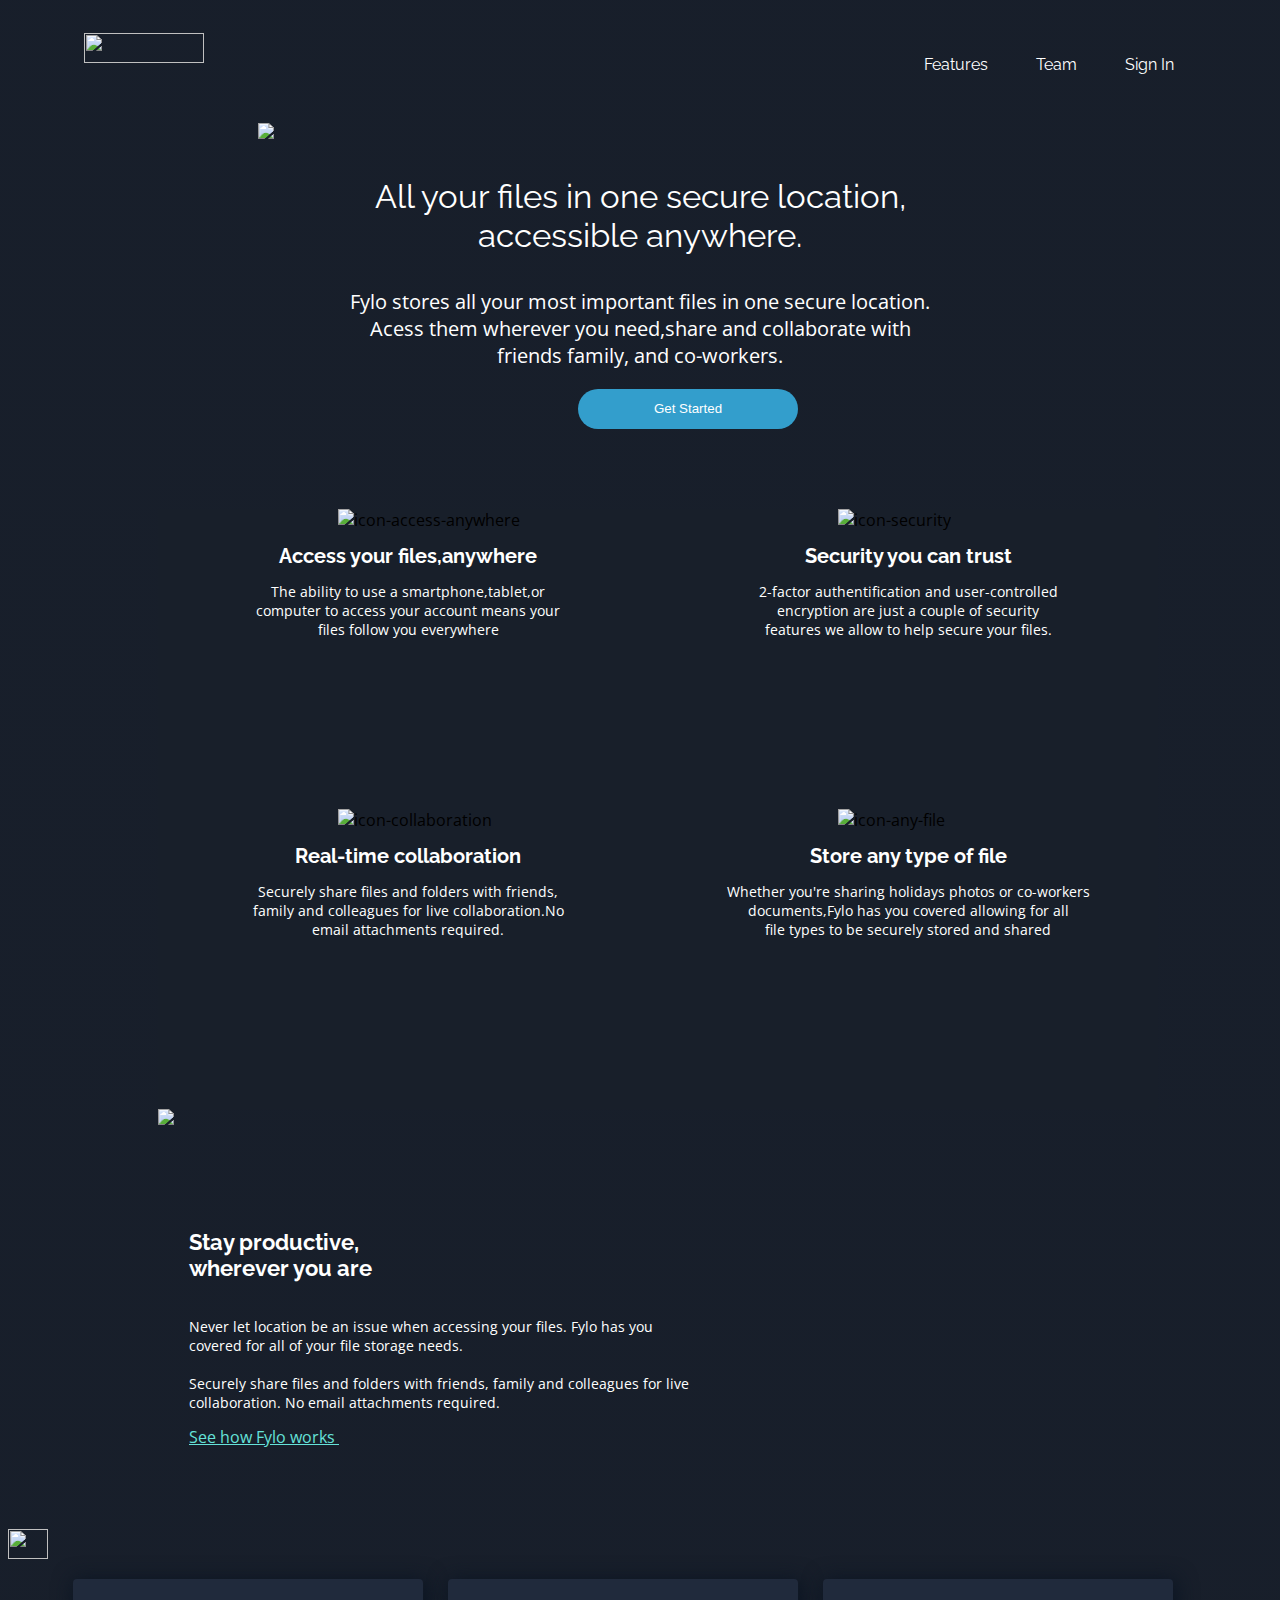
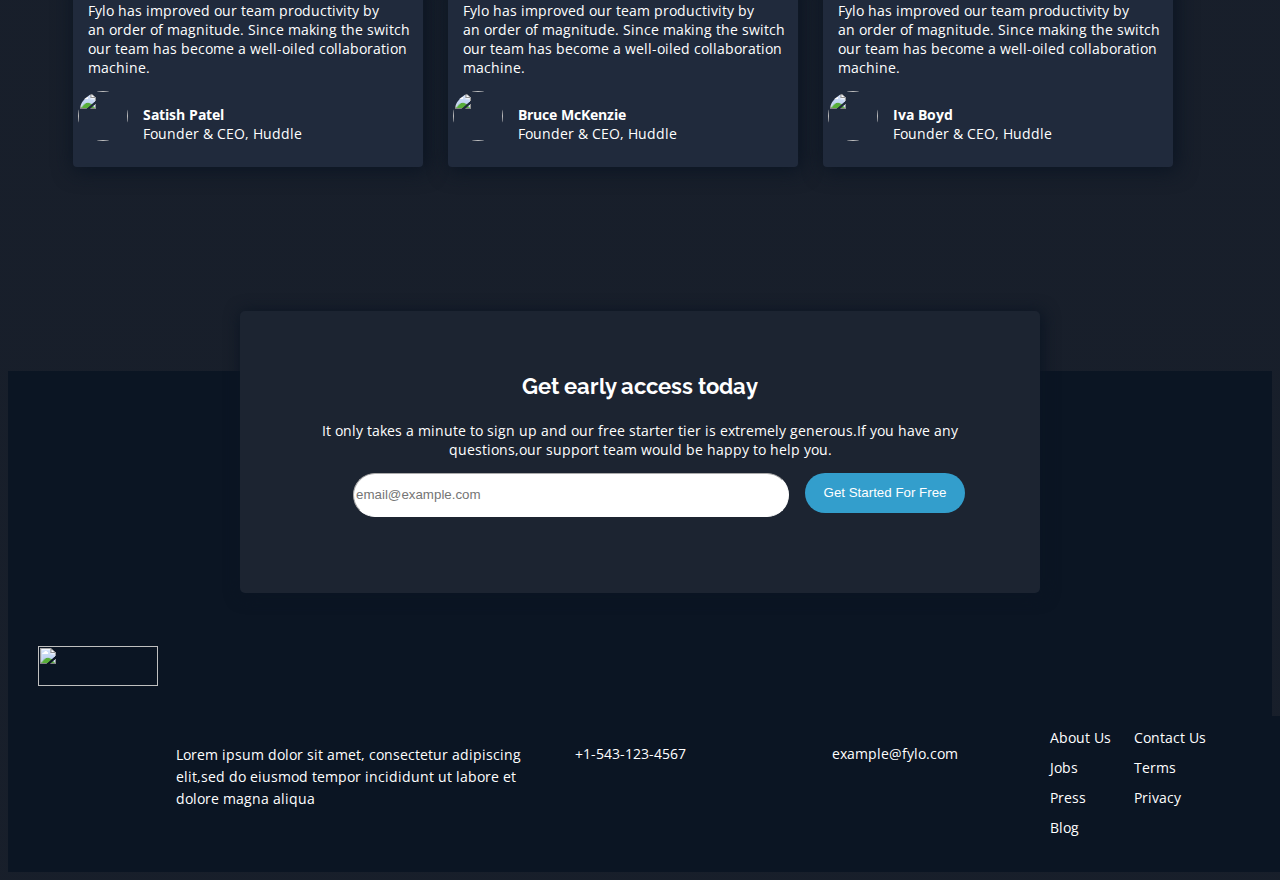
==== index.html @ a4409d56 "first commit" ====
<!DOCTYPE html>
<html lang="en">
<head>
    <meta charset="UTF-8">
    <meta http-equiv="X-UA-Compatible" content="IE=edge">
    <meta name="viewport" content="width=device-width, initial-scale=1.0">
    <title>University Website Design - Easy Tutorials</title>
    <link rel="stylesheet" href="capstone.css">
    <link rel="stylesheet" href="https://cdnjs.cloudflare.com/ajax/libs/font-awesome/4.7.0/css/font-awesome.min.css" />
    <link rel="preconnect" href="https://fonts.googleapis.com">
    <link rel="preconnect" href="https://fonts.gstatic.com" crossorigin>
    <link href="https://fonts.googleapis.com/css2?family=Open+Sans:wght@500&family=Raleway&display=swap" rel="stylesheet">
    <link rel="preconnect" href="https://fonts.googleapis.com">
<link rel="preconnect" href="https://fonts.gstatic.com" crossorigin>
<link href="https://fonts.googleapis.com/css2?family=Open+Sans:wght@300&display=swap" rel="stylesheet">
</head>
<body>
    <section class="header">
        <nav>
            <img src="images/logo.svg">
            <div class="nav-links">
                <ul>
                    <li><a href="#">Features</a></li>
                    <li><a href="#">Team</a></li>
                    <li><a href="#">Sign In</a></li>
                </ul>
            </div>
        </nav>
        <img class="illustration-intro" src="images/illustration-intro.png">
        </section>
    <p class="first-paragraph">All your files in one secure location,<br>accessible anywhere.</p>
<p class="second-paragraph">Fylo stores all your most important files in one secure location.<br> Acess them wherever
you need,share and collaborate with<br> friends family, and co-workers.<br></p>
<button>Get Started</button>
<div class="container">
    <div class="one">
    <img class="security" src="images/icon-access-anywhere.svg" alt="icon-access-anywhere">
    <h1 class="text1">Access your files,anywhere</h1>
    <h3 class="text2">The ability to use a smartphone,tablet,or<br>computer to access your account means your<br>
         files follow you everywhere</h3>
         </div>
         <div class="two">
<img class="security" src="images/icon-security.svg" alt="icon-security">
    <h1 class="text1">Security you can trust</h1>
    <h3 class="text2">2-factor authentification and user-controlled<br>encryption are just a couple of security<br>
         features we allow to help secure your files.</h3>
         </div>
</div>
<div class="container2">
    <div class="three">
<img class="security" src="images/icon-collaboration.svg" alt="icon-collaboration">
    <h1 class="text1">Real-time collaboration</h1>
    <h3 class="text2">Securely share files and folders with friends,<br>family and colleagues for live collaboration.No<br>
         email attachments required.</h3>
</div>
<div class="four">
<img class="security"  src="images/icon-any-file.svg" alt="icon-any-file">
    <h1 class="text1">Store any type of file</h1>
    <h3 class="text2">Whether you're sharing holidays photos or co-workers<br>documents,Fylo has you covered allowing for all<br>
        file types to be securely stored and shared </h3>
        </div>
</div>
<div class="container3">
    <img class="stay-productive-image" src="images/stay-productive-image.png">
    <div class="sub-container3">
<p class="stay-productive">Stay productive,<br>wherever you are</p>
<p class="sub-stay-productive">Never let location be an issue when accessing
your files. Fylo has you<br>covered for all of your file storage needs.
<br>
<br>
Securely share files and folders with friends,
family and colleagues for live <br>collaboration. No
email attachments required.
</p>
<u>
    <a class="fylo-link" href="https://www.See how Fylo works.com">See how Fylo works <img src="images/icon-arrow.svg"></a>
</u>
</div>
</div>
<div class="testimonial-flex">
    <br>
    <br>
    <img class="bg-quotes" src="images/bg-quotes.png">
    <div class="card-cover">
        <p class="info">Fylo has improved our team productivity by<br>
            an order of magnitude. Since making the switch<br>
          our team has become a well-oiled collaboration<br>
       machine.</p>
<div class="flex">
<img class="profile" src="images/profile-1.jpg">
<p class="info1"><b>Satish Patel</b><br>Founder & CEO, Huddle</p>
</div>
    </div>
    <div class="card-cover">
        <p class="info">Fylo has improved our team productivity by<br>
            an order of magnitude. Since making the switch<br>
          our team has become a well-oiled collaboration<br>
       machine.</p>
<div class="flex">
    <img class="profile" src="images/profile-2.jpg">
      <p class="info1"><b>Bruce McKenzie</b><br>Founder & CEO, Huddle</p>
      </div>
          </div>   
          <div class="card-cover">
            <p class="info">Fylo has improved our team productivity by<br>
                an order of magnitude. Since making the switch<br>
              our team has become a well-oiled collaboration<br>
           machine.</p>
    <div class="flex">
        <img class="profile" src="images/profile-3.jpg">
          <p class="info1"><b>Iva Boyd</b><br>Founder & CEO, Huddle</p>
          </div>
              </div>   
    </div>
<br>
<br>
<br>
<br>
<br>
<br>
<br>
<section class="card-cover4">
    <div class="card-cover-item">
        <div class="card-cover-text">
    <p class="card-cover4-header">Get early access today</p>
    <p class=" card-cover4-sub-header">
        It only takes a minute to sign up and our
        free starter tier is extremely generous.If
        you have any<br> questions,our support team
         would be happy to help you.
    </p>
    </div>
    <form class="form-card-cover4">
        <input type="email" placeholder="email@example.com" name="email">
    <button class="button-card-cover4">Get Started For Free</button>
    </form>
    </div>
</section>
</main>
<footer>
    <section class="footer">
        <img class="footer-logo" src="images/logo.svg"><br>
        <div class="sub-footer1">
            <div>
        <img class="location" src="images/icon-location.svg"></div>
        <div>
        <p class="location-paragraph">Lorem ipsum dolor sit amet,
        consectetur adipiscing elit,sed do
        eiusmod tempor incididunt ut labore
        et dolore magna aliqua</p>
        </div>
        </div>
        <div class="sub-footer2">
            <div><img class="phone" src="images/icon-phone.svg"></div>
            <p class="phone-paragraph">+1-543-123-4567</p>
            &nbsp;&nbsp;&nbsp;&nbsp;&nbsp;&nbsp;&nbsp;&nbsp;&nbsp;&nbsp;&nbsp;&nbsp;&nbsp;&nbsp;&nbsp;&nbsp;&nbsp;&nbsp;&nbsp;&nbsp;&nbsp;
        <div class="email-details">
            <div><img class="email" src="images/icon-email.svg"></div>
            <p class="email-paragraph">example@fylo.com</p>
            &nbsp;&nbsp;&nbsp;&nbsp;&nbsp;&nbsp;&nbsp;&nbsp;&nbsp;&nbsp;&nbsp;&nbsp;&nbsp;&nbsp;&nbsp;&nbsp;&nbsp;&nbsp;&nbsp;&nbsp;&nbsp;
<div class="column">
    <div>
<p class="footer-paragraphs">About Us</p>
<p class="footer-paragraphs">Jobs</p>
<p class="footer-paragraphs">Press</p>
<p class="footer-paragraphs">Blog</p>
&nbsp;&nbsp;&nbsp;&nbsp;&nbsp;&nbsp;&nbsp;&nbsp;&nbsp;&nbsp;&nbsp;&nbsp;&nbsp;&nbsp;&nbsp;&nbsp;&nbsp;&nbsp;&nbsp;&nbsp;&nbsp;
</div>
<div>
<p class="footer-paragraphs">Contact Us</p>
<p class="footer-paragraphs">Terms</p>
<p class="footer-paragraphs">Privacy</p>
</div>
</div>
        </div>
    </div>
</div>

</section>
</body>
---- capstone.css ----
body{
    background-image: linear-gradient(hsl(218,28%,13%), hsl(218,28%,13%));
    background-position: center;
    position: relative;
    background-size: cover;
    font-family:'Open Sans', sans-serif; ;
    }
    nav {
    display: flex;
    padding: 2% 6%;
    justify-content: space-between;
    align-items: center;
    font-size: 14px;
    font-family: 'Open Sans', sans-serif;
    font-family: 'Raleway', sans-serif;
    font-weight: 400;
    }
    nav img {
        width: 120px;
        height:30px;
        margin-right: 600px;
        margin-bottom: auto;
        display: inline-block;
    }
    .nav-links {
        text-align: right;
    } 
    
    .nav-links ul li {
        list-style: none;
        display: inline-block;
        padding: 8px 22px;
        position: relative;
    } 
    .nav-links ul li a {
        color:white;
        text-decoration: none;
        font-size: 16px;
    }
    .illustration-intro{
        margin-left:250px;
    }
    .first-paragraph{
        font-family: 'Open Sans', sans-serif;
        font-family: 'Raleway', sans-serif;
        font-weight: 400; 
        text-align: center;
        color:hsl(0,0%,100%);
        font-size: 33px;
    }
    .second-paragraph{
    font-size: 20px;
    color: hsl(0,0%,100%);
    text-align: center;
    font-family: 'Open Sans', sans-serif;
    }
    button{
        border-color:hsl(198,60%,50%);
       background-color:hsl(198,60%,50%) ;
       border-style: none;
       border-radius:60px;
       color: hsl(0,0%,100%) ;
       width:220px;
       height: 40px;
       margin-left: 570px;
       margin-bottom: 80px;
    }
.container{
    display: flex;
    margin-left: 150px;
}
.one{
    border-color:hsl(218,28%,13%);
    background-color: hsl(218,28%,13%);
    height:300px;
    width:500px;
}
.two{
    border-color:hsl(218,28%,13%);
    background-color: hsl(218,28%,13%);
    height:300px;
    width:500px;
}
.container2{
    display: flex;
    margin-left: 150px;
}
.three{
    border-color:hsl(218,28%,13%);
    background-color: hsl(218,28%,13%);
    height:300px;
    width:500px;
}
.four{
    border-color:hsl(218,28%,13%);
    background-color: hsl(218,28%,13%);
    height:300px;
    width:500px;
}
  
.security{
    width:80px;
    height:91px;
    margin-left:180px !important;
}

    .text1{
        color: hsl(0,0%,100%);
        text-align: center; 
        font-family: 'Open Sans', sans-serif;
        font-family: 'Raleway', sans-serif;
        font-weight: 400,700;
        font-size: 20px;
    }
    
    .text2{
        color: hsl(0,0%,100%);
        text-align: center;
        font-family: 'Open Sans', sans-serif;
        font-weight: 400;
        font-size: 14px;
    }
   .stay-productive-image{
       margin-left: 150px;
       height:420px;
   }
.container3{
    display: flex;
}
.sub-container3{
    display:flex;
    flex-direction: column;
    margin-left: 15px;
}
.stay-productive{
    font-size: 22px;
    font-weight: 700;
    font-family: 'Open Sans', sans-serif;
    font-family: 'Raleway', sans-serif;
    color:white;
    margin-top: 120px;
}
.sub-stay-productive{
    font-size: 14px;
    font-weight: 400;
    font-family: 'Open Sans', sans-serif;
    color:white;
}

.fylo-link{
    color:hsl(176,68%,64%) !important;
    display: inline-block;
}
.fylo-link img{
    width:17px;
    height:17px;
    display: inline-block;
}
.testimonial-flex{
    display: flex;
    flex-direction: row;
}   
.bg-quotes{
    width:40px;
    height:30px;
}
.card-cover{
   width:350px;
   height: 180px;
   border-radius:4px;
background-color: hsl(219,30%,18%);
padding-top: 8px;
color: white;
box-shadow:2px 2px  20px 2px hsl(216,53%,9%);
margin-left: 25px;
margin-top: 50px; 
}
.profile{
   width: 50px;
   height: 50px;
   border-radius: 50%;
   margin-left: 5px;
}
.flex{
   display: flex;
   flex-direction: row;
}

.info{
    margin-left: 15px;
    font-size: 14px;
}
.info1{
    margin-left: 15px;
    font-size: 14px;

}
.bg-quotes{
    width:40px;
    height:30px;
}
.card-cover4-header{
padding-top: 40px;
text-align:center;
font-family: 'Open Sans', sans-serif;
font-family: 'Raleway', sans-serif;
font-size: 22px;
font-weight: 700;
}
.card-cover4-sub-header{
text-align: center;
font-size: 14px;
font-weight:400 ;
}

.card-cover4 {
    position: relative;
    display: flex;
    justify-content: center;
    align-items: center;
}

.card-cover-item {
    position: absolute;
    top: -10px;
    width: 800px;
    box-shadow: 2px 2px 15px 2px hsl(216, 53%, 9%);
    background-color:hsl(217,28%,15%);
    border-radius: 5px;
    text-align: center;
    color:hsl(0,0%,100%);
}

.form-card-cover4 {
    display: flex;
    justify-content: center;
}
input[type=email]{
border-width:1px;
border-radius:60px;
background-color: hsl(0,0%,100%);
border-color: hsl(0,0%,100%);
width:430px ;
height: 40px;
margin-left: 38px;
display: inline-block;
}

.button-card-cover4 {
    width: 20%;
    max-width: 250px;
    margin-left: 1rem;
}

.footer {
    margin-top: 50px;
    display: grid;
    background-color:hsl(216,53%,9%);
    grid-template-columns: repeat(4, 1fr);
    grid-template-rows: repeat(2, auto);
    
}
.footer-logo{
    margin-top: 275px;
    width: 120px;
    height:40px;
    margin-left: 30px;
    display: block;
}
.sub-footer1{
    display: flex;
    margin-top: 345px;
    margin-right: 900px;
    border-color:hsl(216,53%,9%);
    background-color: hsl(216,53%,9%);
    width:400px;
    
}
.location{
    width:17px;
    height:20px;
    display: inline-block;
}
.location-paragraph{
    font-size: 14px;
color:white;
margin-left: 1px;
line-height: 22px;
margin-top: 28px;
display: inline-block;
}

.sub-footer2{
    display: flex;
    margin-top: 345px;
    margin-left: -900px !important;
    border-color:hsl(216,53%,9%);
    background-color: hsl(216,53%,9%);
    width:900px;

}

.phone{
    display: inline-block;
    width:17px;
    height:20px;
}
.phone-paragraph{
    font-size: 14px;
color:white;
margin-top: 28px;
display: inline-block;

}
.email-details{

    display: flex;
    flex-direction: row;
}
.email{
    width:17px;
    height:20px;
    margin-left: 22px;
}
.email-paragraph{
    font-size: 14px;
color:white;
margin-top: 28px;
margin-left: 23px;
}

.column{
    display: flex;
    flex-direction: row;
    
}
.footer-paragraphs{
    color:hsl(0,0%,100%);
    font-size: 14px;
    font-family: 'Open Sans', sans-serif;
    margin-left: 8px;
    line-height: 16px;


}




@media(max-width:375px){
    
    .first-paragraph{
        font-family: 'Open Sans', sans-serif;
        font-family: 'Raleway', sans-serif;
        font-weight: 400; ;
    }
    .second-paragraph{
    font-size: 14px;
    color: hsl(0,0%,100%);
    text-align: center;

    font-family: 'Open Sans', sans-serif;
    
    }
    nav {
    display: flex;
    padding: 2% 6%;
    justify-content: space-between;
    align-items: center;
    font-size: 14px;
    font-family: 'Open Sans', sans-serif;
    font-family: 'Raleway', sans-serif;
    font-weight: 400;
    }
    nav img {
        width: 80px;
        height:20px;
        margin-left: auto;
        margin-bottom: auto;
        display: inline-block;
    }
    .nav-links {
        text-align: right;
    } 
    
    .nav-links ul li {
        list-style: none;
        display: inline-block;
        padding: 8px 12px;
        position: relative;
    } 
    .nav-links ul li a {
        color:white;
        text-decoration: none;
        font-size: 13px;
    }
    .fylo-link{
        color:hsl(176,68%,64%);
        display: inline-block;
    }
    .fylo-link img{
        width:17px;
        height:17px;
        display: inline-block;
    }
    .bg-quotes{
        width:40px;
        height:30px;
    }
    button{
        border-color:hsl(198,60%,50%);
       background-color:hsl(198,60%,50%) ;
       border-style: none;
       border-radius:60px;
       color: hsl(0,0%,100%)!important ;
       width:180px;
       height: 40px;
       margin-left:100px!important;
       margin-bottom: 80px !important;
    }
    .security{
        width:80px;
        height:91px;
        margin: auto;
    }
    img{
    margin-top: 30px;
    width:300px;
    height: 250px;
    margin-left: 7px;
        display: block;

    }

    .first-paragraph{
        font-size: 28px;
        font-weight:400, 700;
        color: hsl(0,0%,100%);
        text-align: center;
font-family: 'Open Sans', sans-serif;
font-family: 'Raleway', sans-serif;

    }
    .second-paragraph{
        font-family: 'Open Sans', sans-serif;
        font-size: 14px;
        font-weight: 400,700;
        color: hsl(0,0%,100%);
        text-align: center;
    }
    button{
        border-color:hsl(198,60%,50%);
       background-color:hsl(198,60%,50%) !important;
       border-style: none;
       border-radius:60px;
       color: hsl(0,0%,100%);
       width:230px;
       height: 40px;
       margin-top: 10px !important;
       margin-left:40px!important;
       margin-bottom: 90px!important;
       font-family: 'Open Sans', sans-serif;
       font-family: 'Raleway', sans-serif;
        ;
    }
    
    .security{
        width:80px;
        height:91px;
        margin: auto;
    }
    .text1 {
        color: hsl(0,0%,100%);
        text-align: center;
        font-size: 20px;
        font-family: 'Raleway', sans-serif !important;
        font-weight:700;
    }
    
    .text2{
        color: hsl(0,0%,100%);
        text-align: center;
        font-family: 'Open Sans'  !important;
        font-weight: 400;
        font-size: 14px;
        margin-bottom: 90px!important;
    }
    .footer-paragraphs{
        color:hsl(0,0%,100%);
        font-size: 14px;
        margin-left: 8px;
        line-height: 16px;
    }
    .stay-productive{
        color:hsl(0,0%,100%);
        font-size:20px;
        font-weight: 700;
        font-family:'Raleway', sans-serif ;
        margin-left: 8px;
    }
    .sub-stay-productive{
        font-size: 14px;
        color:hsl(0,0%,100%);
        font-family: 'Raleway', sans-serif;
        margin-left: 8px;
        display: block;
    }
 .testimonial-flex{
     display: flex;
     flex-direction: column;
 }   

.card-cover1 {
    width:325px;
    border-radius:4px;
background-color: hsl(219,30%,18%);
padding-top: 8px;
color: white;
box-shadow:2px 2px  20px 2px hsl(216,53%,9%);
margin-left: 5px;
}
.profile{
    width: 50px;
    height: 50px;
    border-radius: 50%;
    
}
.flex{
    display: flex;
    flex-direction: row;
}
.card-cover2 {
    width:325px;
    border-radius:4px;
background-color: hsl(219,30%,18%);
padding-top: 8px;
color: white;
margin-left: 5px;
margin-top: 20px;
box-shadow:2px 2px  20px 2px hsl(216,53%,9%);
}
.card-cover3 {
    width:325px;
    border-radius:4px;
background-color: hsl(219,30%,18%);
padding-top: 8px;
color: white;
margin-top: 20px;
margin-left: 5px;
box-shadow:2px 2px  20px 2px hsl(216,53%,9%);
}
.card-cover4{
        border-width:1px;
        width: 300px;
        margin-top:60px ;
        background-color:hsl(219,30%,18%);
        box-shadow:2px 2px  20px 2px hsl(216,53%,9%);
        color:white;
        margin-left: 5px;
        border-radius: 5px;
    
}
.card-cover4-header{
    margin-top: 20px;
    text-align:center;
    font-family: raleway;
    font-size: 20px;
    font-weight: 700;
}
.card-cover4-sub-header{
    text-align: center;
    font-size: 14px;
    font-weight:400 ;
}
input[type=email]{
    border-width:1px;
    border-radius:60px;
    background-color: hsl(0,0%,100%);
    border-color: hsl(0,0%,100%);
    width:230px ;
    height: 40px;
    margin-left: 38px;
}
.info{
    margin-left: 5px;
    font-size: 14px;
}
.info1{
    margin-top:35px;
    margin-left: 15px;
    font-size: 14px;

}
.footer{
    background-color: hsl(216,53%,9%);
    margin-top:0;
    display:grid;
}
.footer-logo{
    margin-top: 45px;
    width: 120px;
    height:40px;
    margin-left: 30px;
    display: block;
}
.location-details{
    display: flex;
    flex-direction: row;
}
.location{
    width:17px;
    height:20px;
    margin-left: 22px;
}
.location-paragraph{
    font-size: 14px;
color:white;
margin-top: 28px;
margin-left: 23px;
line-height: 22px;
}

.phone-details{
    display: flex;
    flex-direction: row;
}
.phone{
    width:17px;
    height:20px;
    margin-left: 22px;
}
.phone-paragraph{
    font-size: 14px;
color:white;
margin-top: 28px;
margin-left: 23px;

}

.email-details{
    display: flex;
    flex-direction: row;
}
.email{
    width:17px;
    height:20px;
    margin-left: 22px;
}
.email-paragraph{
    font-size: 14px;
color:white;
margin-top: 28px;
margin-left: 23px;
}
}
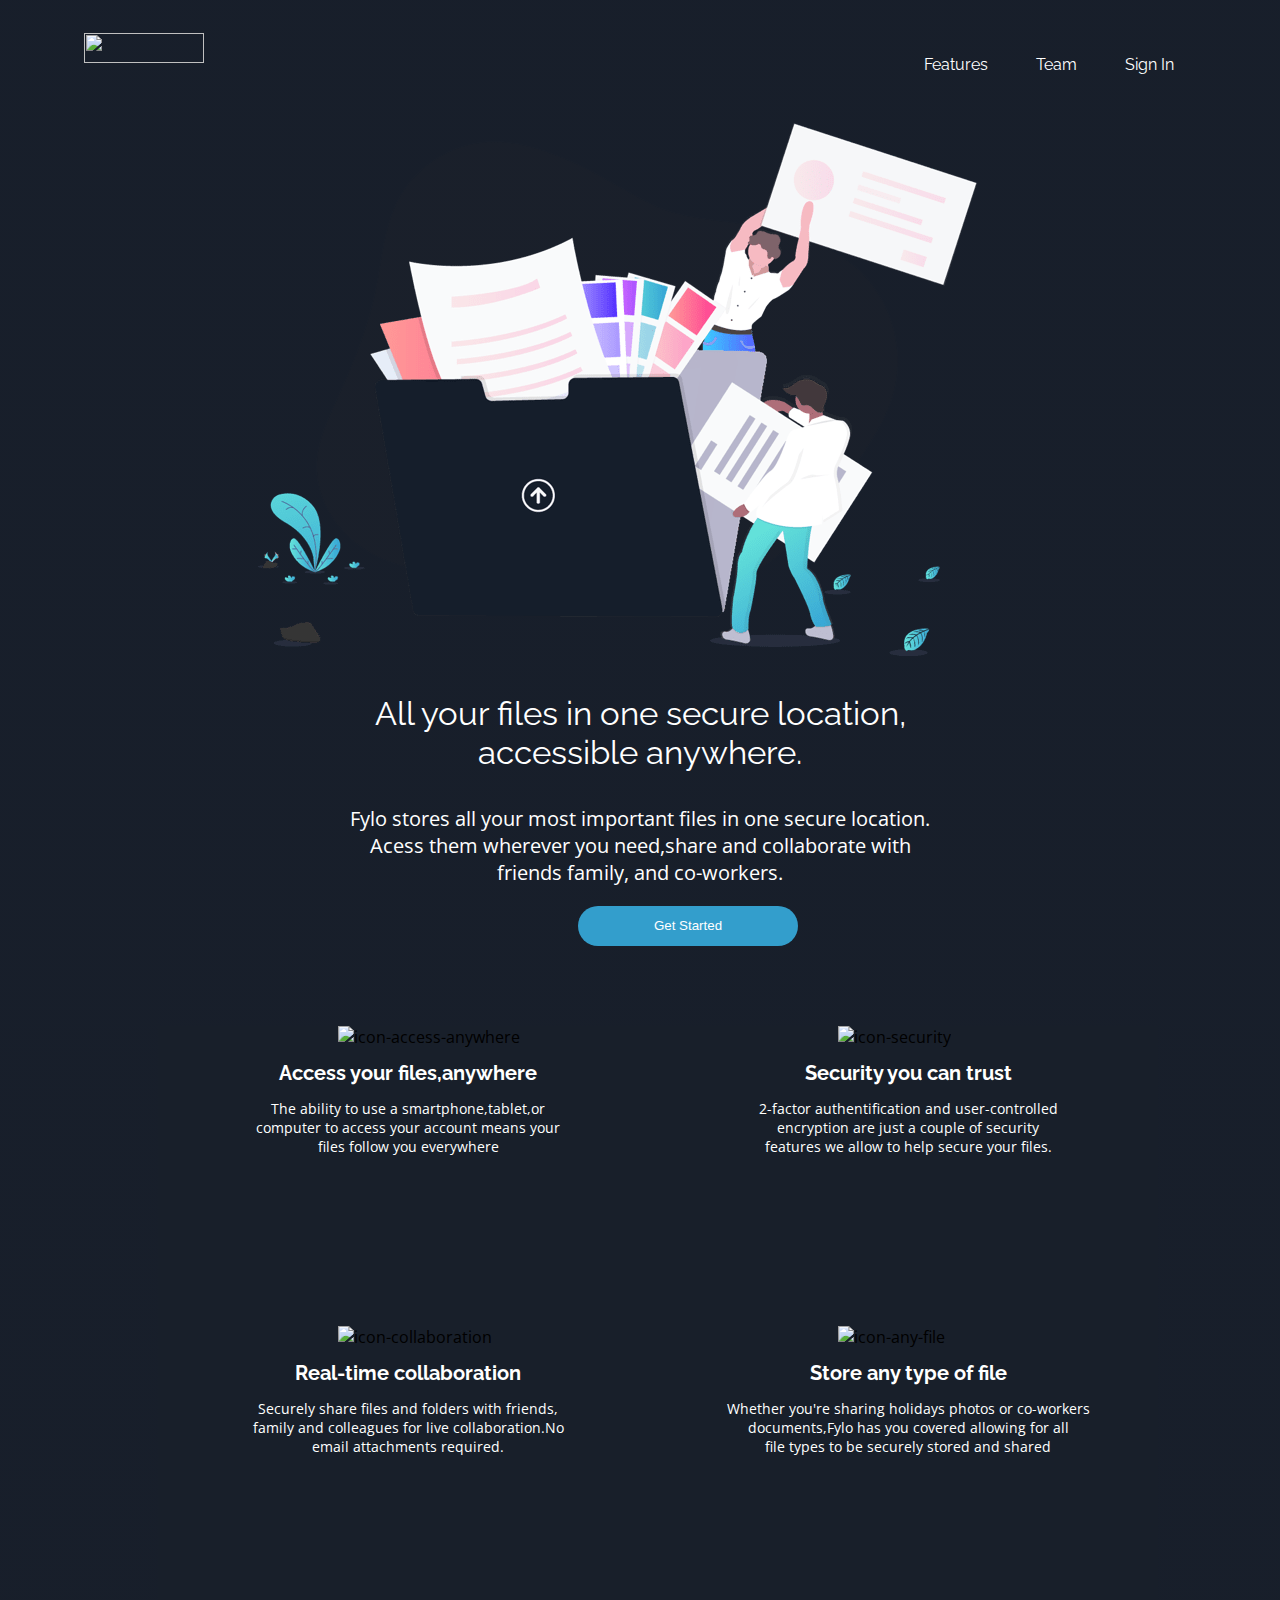
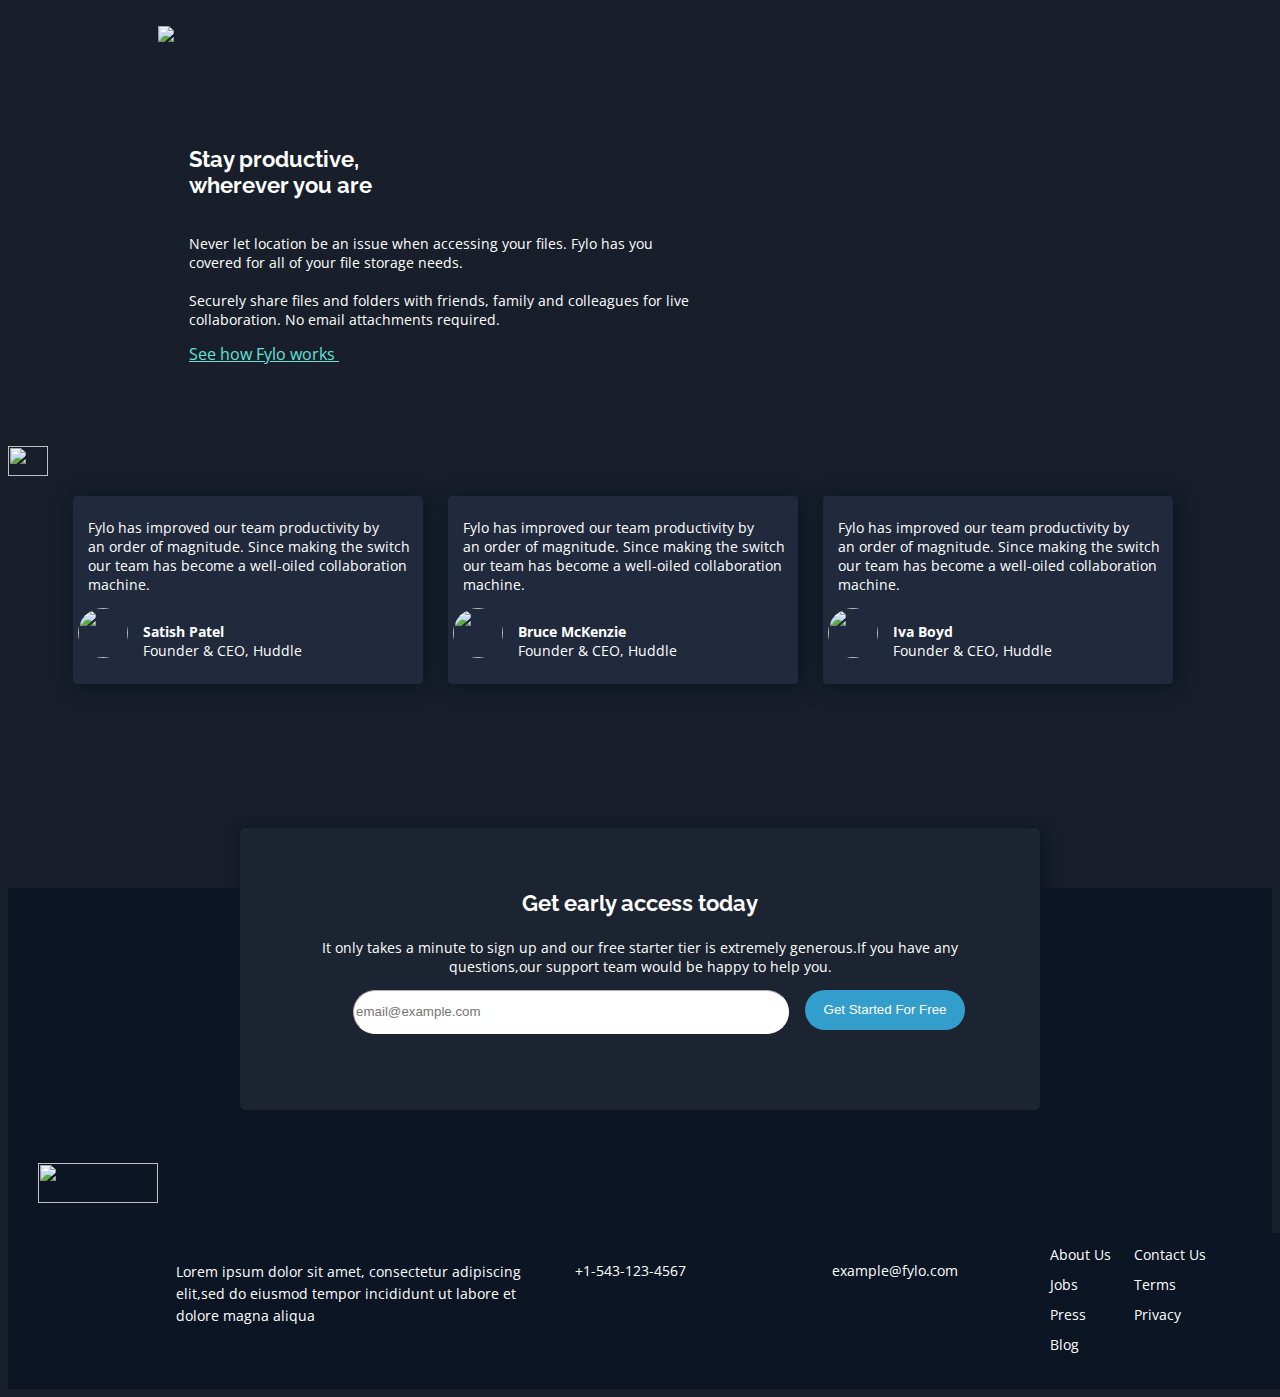
==== commit bcc55f19: "Update index.html" ====
--- a/index.html
+++ b/index.html
@@ -18,7 +18,7 @@
 <body>
     <section class="header">
         <nav>
-            <img src="images/logo.svg">
+            <img src="capstone/fylo-dark-theme-landing-page-master/images/logo.svg">
             <div class="nav-links">
                 <ul>
                     <li><a href="#">Features</a></li>
@@ -27,7 +27,7 @@
                 </ul>
             </div>
         </nav>
-        <img class="illustration-intro" src="images/illustration-intro.png">
+        <img class="illustration-intro" src="fylo-dark-theme-landing-page-master/images/illustration-intro.png">
         </section>
     <p class="first-paragraph">All your files in one secure location,<br>accessible anywhere.</p>
 <p class="second-paragraph">Fylo stores all your most important files in one secure location.<br> Acess them wherever
@@ -35,7 +35,7 @@
 <button>Get Started</button>
 <div class="container">
     <div class="one">
-    <img class="security" src="images/icon-access-anywhere.svg" alt="icon-access-anywhere">
+    <img class="security" src="icon-access-anywhere.svg" alt="icon-access-anywhere">
     <h1 class="text1">Access your files,anywhere</h1>
     <h3 class="text2">The ability to use a smartphone,tablet,or<br>computer to access your account means your<br>
          files follow you everywhere</h3>
@@ -178,4 +178,4 @@
 </div>
 
 </section>
-</body>+</body>
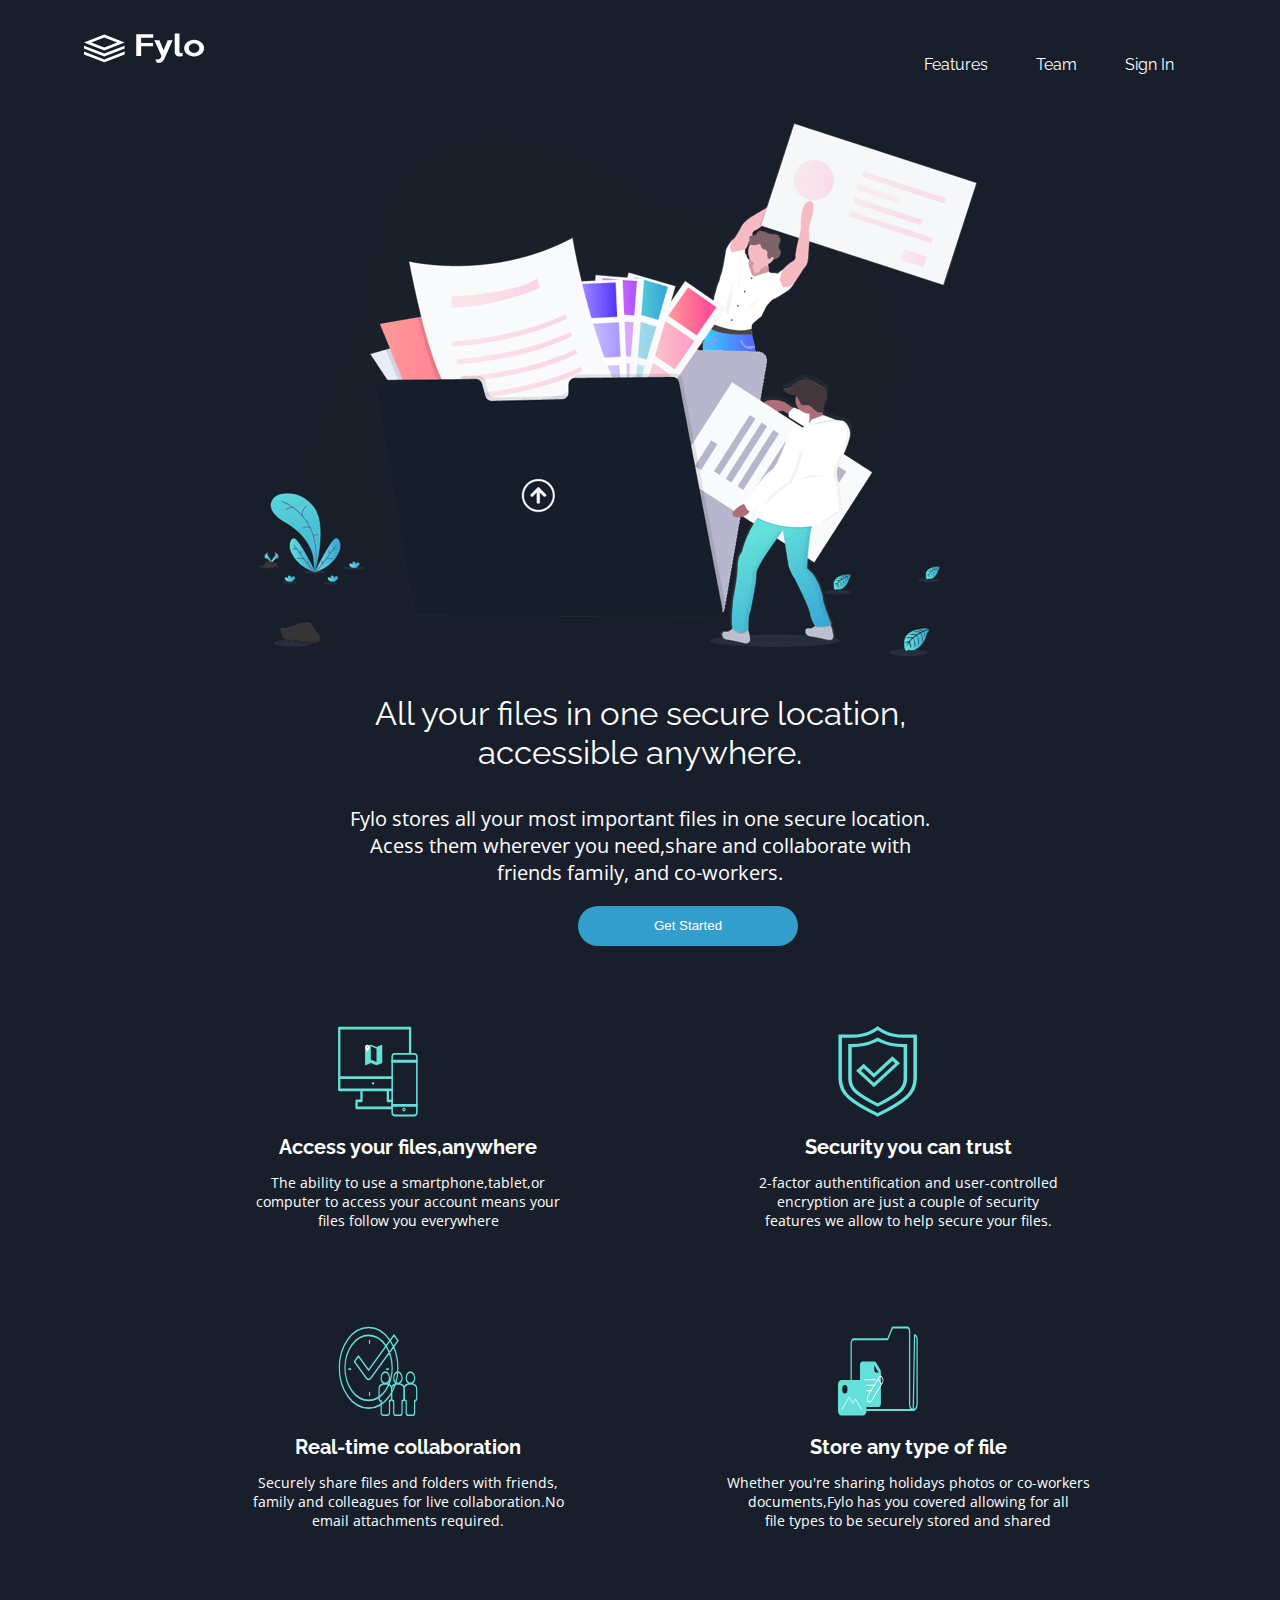
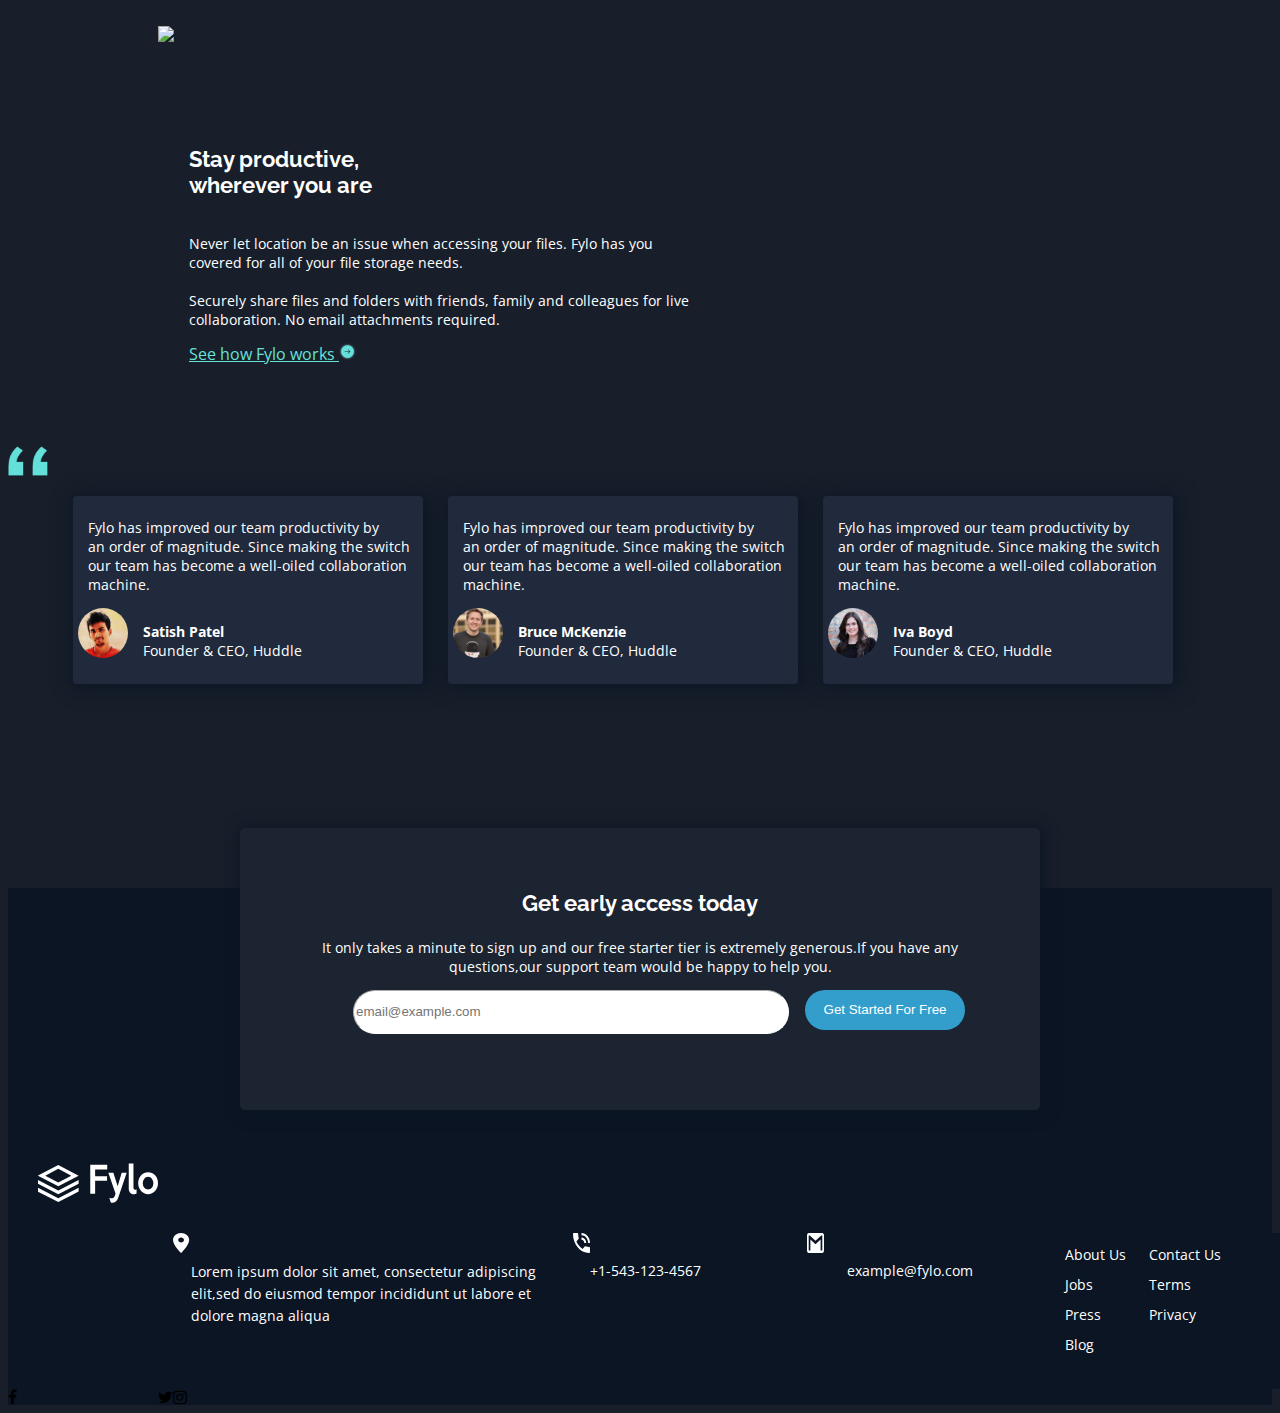
==== commit ae936b59: "Update index.html" ====
--- a/index.html
+++ b/index.html
@@ -18,7 +18,7 @@
 <body>
     <section class="header">
         <nav>
-            <img src="capstone/fylo-dark-theme-landing-page-master/images/logo.svg">
+            <img src="fylo-dark-theme-landing-page-master/images/logo.svg">
             <div class="nav-links">
                 <ul>
                     <li><a href="#">Features</a></li>
@@ -35,13 +35,13 @@
 <button>Get Started</button>
 <div class="container">
     <div class="one">
-    <img class="security" src="icon-access-anywhere.svg" alt="icon-access-anywhere">
+    <img class="security" src="fylo-dark-theme-landing-page-master/images/icon-access-anywhere.svg" alt="icon-access-anywhere">
     <h1 class="text1">Access your files,anywhere</h1>
     <h3 class="text2">The ability to use a smartphone,tablet,or<br>computer to access your account means your<br>
          files follow you everywhere</h3>
          </div>
          <div class="two">
-<img class="security" src="images/icon-security.svg" alt="icon-security">
+<img class="security" src="fylo-dark-theme-landing-page-master/images/icon-security.svg" alt="icon-security">
     <h1 class="text1">Security you can trust</h1>
     <h3 class="text2">2-factor authentification and user-controlled<br>encryption are just a couple of security<br>
          features we allow to help secure your files.</h3>
@@ -49,20 +49,20 @@
 </div>
 <div class="container2">
     <div class="three">
-<img class="security" src="images/icon-collaboration.svg" alt="icon-collaboration">
+<img class="security" src="fylo-dark-theme-landing-page-master/images/icon-collaboration.svg" alt="icon-collaboration">
     <h1 class="text1">Real-time collaboration</h1>
     <h3 class="text2">Securely share files and folders with friends,<br>family and colleagues for live collaboration.No<br>
          email attachments required.</h3>
 </div>
 <div class="four">
-<img class="security"  src="images/icon-any-file.svg" alt="icon-any-file">
+<img class="security"  src="fylo-dark-theme-landing-page-master/images/icon-any-file.svg" alt="icon-any-file">
     <h1 class="text1">Store any type of file</h1>
     <h3 class="text2">Whether you're sharing holidays photos or co-workers<br>documents,Fylo has you covered allowing for all<br>
         file types to be securely stored and shared </h3>
         </div>
 </div>
 <div class="container3">
-    <img class="stay-productive-image" src="images/stay-productive-image.png">
+    <img class="stay-productive-image" src="fylo-dark-theme-landing-page-master/images/stay-productive-image.png">
     <div class="sub-container3">
 <p class="stay-productive">Stay productive,<br>wherever you are</p>
 <p class="sub-stay-productive">Never let location be an issue when accessing
@@ -74,21 +74,21 @@
 email attachments required.
 </p>
 <u>
-    <a class="fylo-link" href="https://www.See how Fylo works.com">See how Fylo works <img src="images/icon-arrow.svg"></a>
+    <a class="fylo-link" href="https://www.See how Fylo works.com">See how Fylo works <img src="fylo-dark-theme-landing-page-master/images/icon-arrow.svg"></a>
 </u>
 </div>
 </div>
 <div class="testimonial-flex">
     <br>
     <br>
-    <img class="bg-quotes" src="images/bg-quotes.png">
+    <img class="bg-quotes" src="fylo-dark-theme-landing-page-master/images/bg-quotes.png">
     <div class="card-cover">
         <p class="info">Fylo has improved our team productivity by<br>
             an order of magnitude. Since making the switch<br>
           our team has become a well-oiled collaboration<br>
        machine.</p>
 <div class="flex">
-<img class="profile" src="images/profile-1.jpg">
+<img class="profile" src="fylo-dark-theme-landing-page-master/images/profile-1.jpg">
 <p class="info1"><b>Satish Patel</b><br>Founder & CEO, Huddle</p>
 </div>
     </div>
@@ -98,7 +98,7 @@
           our team has become a well-oiled collaboration<br>
        machine.</p>
 <div class="flex">
-    <img class="profile" src="images/profile-2.jpg">
+    <img class="profile" src="fylo-dark-theme-landing-page-master/images/profile-2.jpg">
       <p class="info1"><b>Bruce McKenzie</b><br>Founder & CEO, Huddle</p>
       </div>
           </div>   
@@ -108,7 +108,7 @@
               our team has become a well-oiled collaboration<br>
            machine.</p>
     <div class="flex">
-        <img class="profile" src="images/profile-3.jpg">
+        <img class="profile" src="fylo-dark-theme-landing-page-master/images/profile-3.jpg">
           <p class="info1"><b>Iva Boyd</b><br>Founder & CEO, Huddle</p>
           </div>
               </div>   
@@ -140,10 +140,10 @@
 </main>
 <footer>
     <section class="footer">
-        <img class="footer-logo" src="images/logo.svg"><br>
+        <img class="footer-logo" src="fylo-dark-theme-landing-page-master/images/logo.svg"><br>
         <div class="sub-footer1">
             <div>
-        <img class="location" src="images/icon-location.svg"></div>
+        <img class="location" src="fylo-dark-theme-landing-page-master/images/icon-location.svg"></div>
         <div>
         <p class="location-paragraph">Lorem ipsum dolor sit amet,
         consectetur adipiscing elit,sed do
@@ -152,11 +152,11 @@
         </div>
         </div>
         <div class="sub-footer2">
-            <div><img class="phone" src="images/icon-phone.svg"></div>
+            <div><img class="phone" src="fylo-dark-theme-landing-page-master/images/icon-phone.svg"></div>
             <p class="phone-paragraph">+1-543-123-4567</p>
             &nbsp;&nbsp;&nbsp;&nbsp;&nbsp;&nbsp;&nbsp;&nbsp;&nbsp;&nbsp;&nbsp;&nbsp;&nbsp;&nbsp;&nbsp;&nbsp;&nbsp;&nbsp;&nbsp;&nbsp;&nbsp;
         <div class="email-details">
-            <div><img class="email" src="images/icon-email.svg"></div>
+            <div><img class="email" src="fylo-dark-theme-landing-page-master/images/icon-email.svg"></div>
             <p class="email-paragraph">example@fylo.com</p>
             &nbsp;&nbsp;&nbsp;&nbsp;&nbsp;&nbsp;&nbsp;&nbsp;&nbsp;&nbsp;&nbsp;&nbsp;&nbsp;&nbsp;&nbsp;&nbsp;&nbsp;&nbsp;&nbsp;&nbsp;&nbsp;
 <div class="column">
@@ -176,6 +176,9 @@
         </div>
     </div>
 </div>
+    <i class="fa fa-facebook"></i>
+      <i class="fa fa-twitter"></i>
+      <i class="fa fa-instagram"></i>
 
 </section>
 </body>
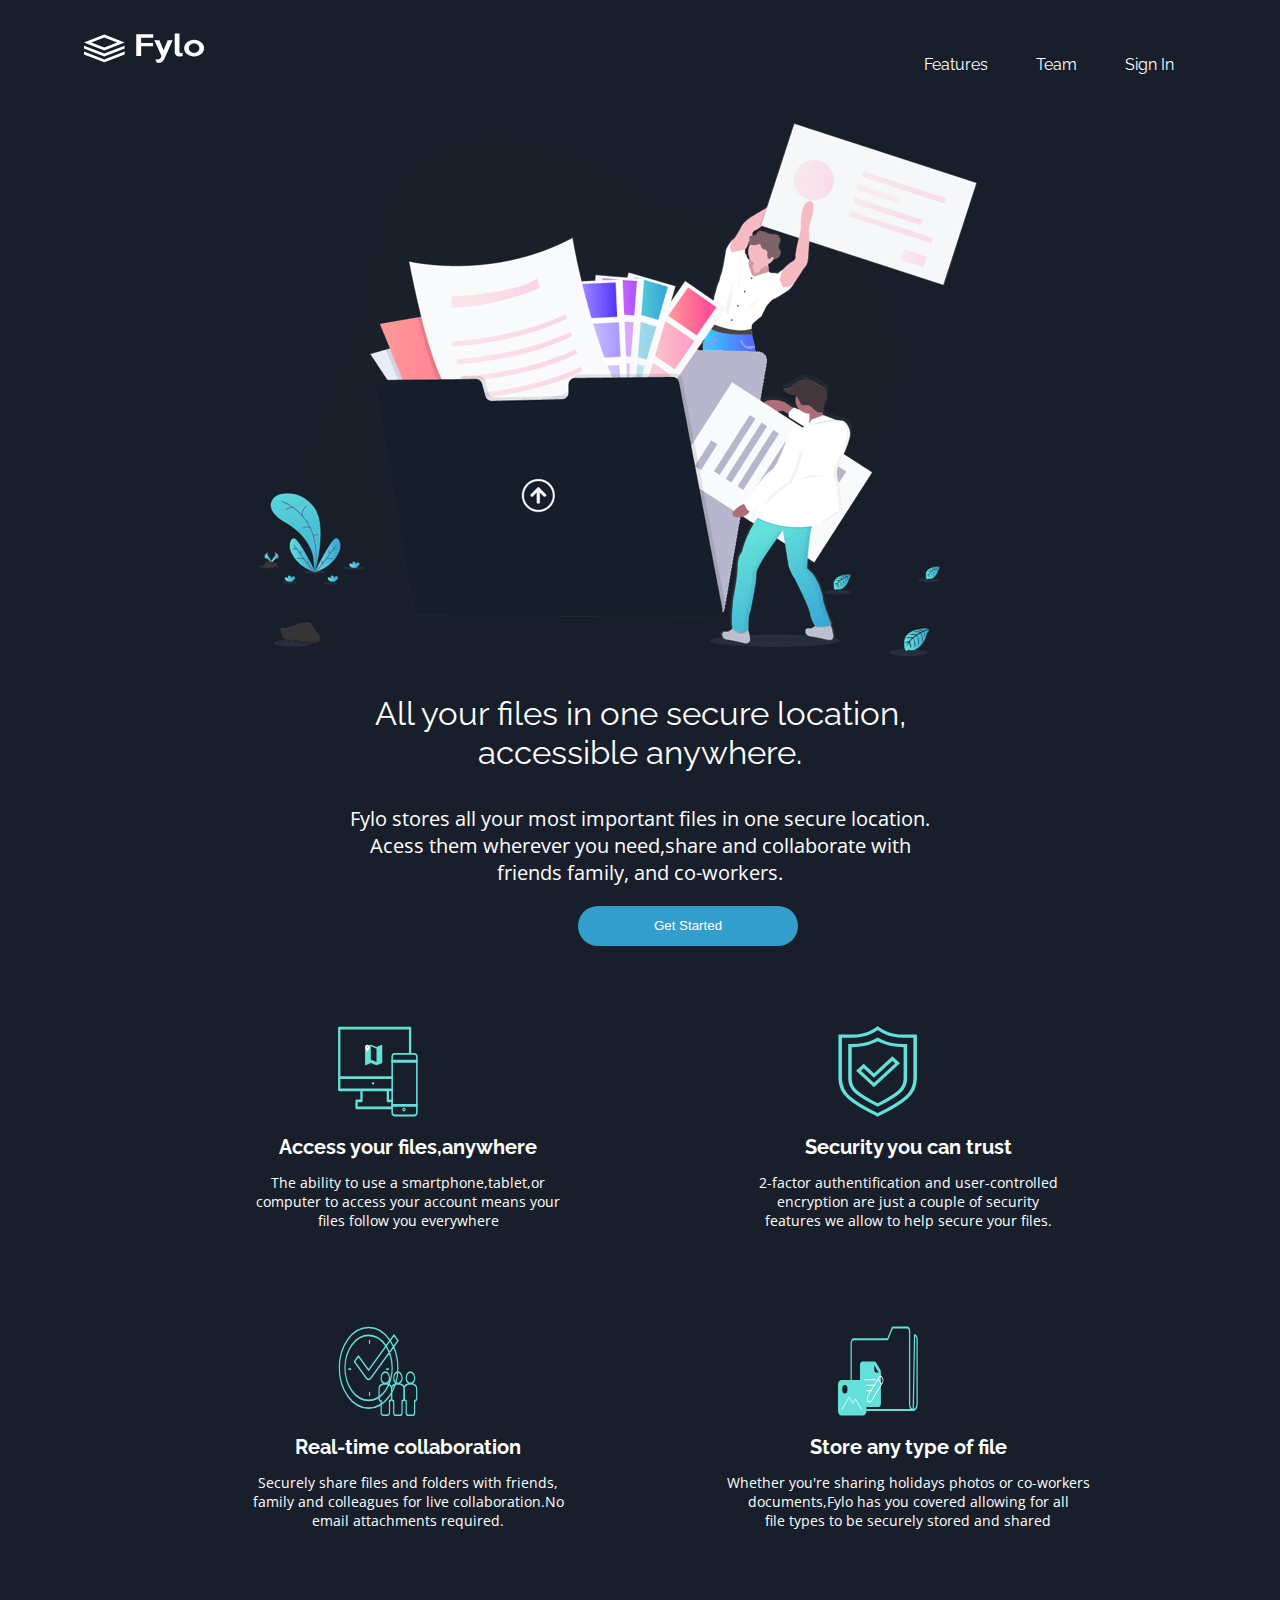
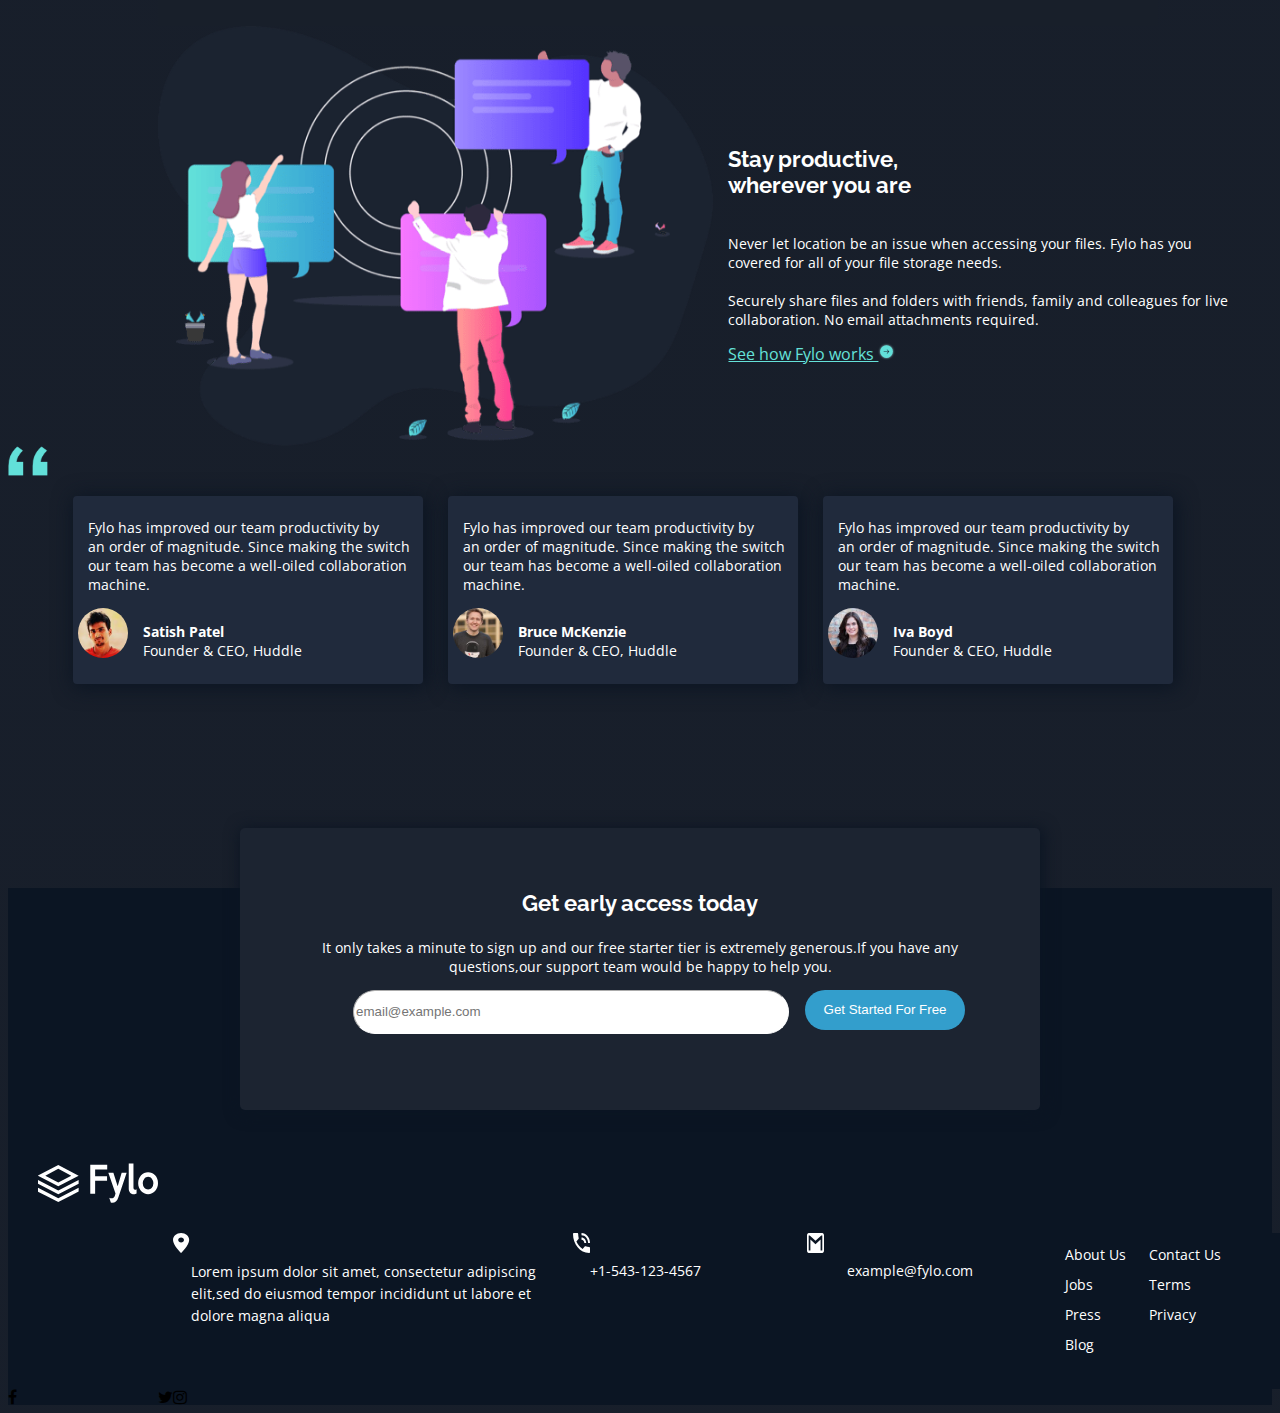
==== commit 66e3b498: "Update index.html" ====
--- a/index.html
+++ b/index.html
@@ -31,7 +31,7 @@
         </section>
     <p class="first-paragraph">All your files in one secure location,<br>accessible anywhere.</p>
 <p class="second-paragraph">Fylo stores all your most important files in one secure location.<br> Acess them wherever
-you need,share and collaborate with<br> friends family, and co-workers.<br></p>
+you need,share and collaborate with<br> friends family, and co-workers. <br></p>
 <button>Get Started</button>
 <div class="container">
     <div class="one">
@@ -62,7 +62,7 @@
         </div>
 </div>
 <div class="container3">
-    <img class="stay-productive-image" src="fylo-dark-theme-landing-page-master/images/stay-productive-image.png">
+    <img class="stay-productive-image" src="fylo-dark-theme-landing-page-master/images/illustration-stay-productive.png">
     <div class="sub-container3">
 <p class="stay-productive">Stay productive,<br>wherever you are</p>
 <p class="sub-stay-productive">Never let location be an issue when accessing
